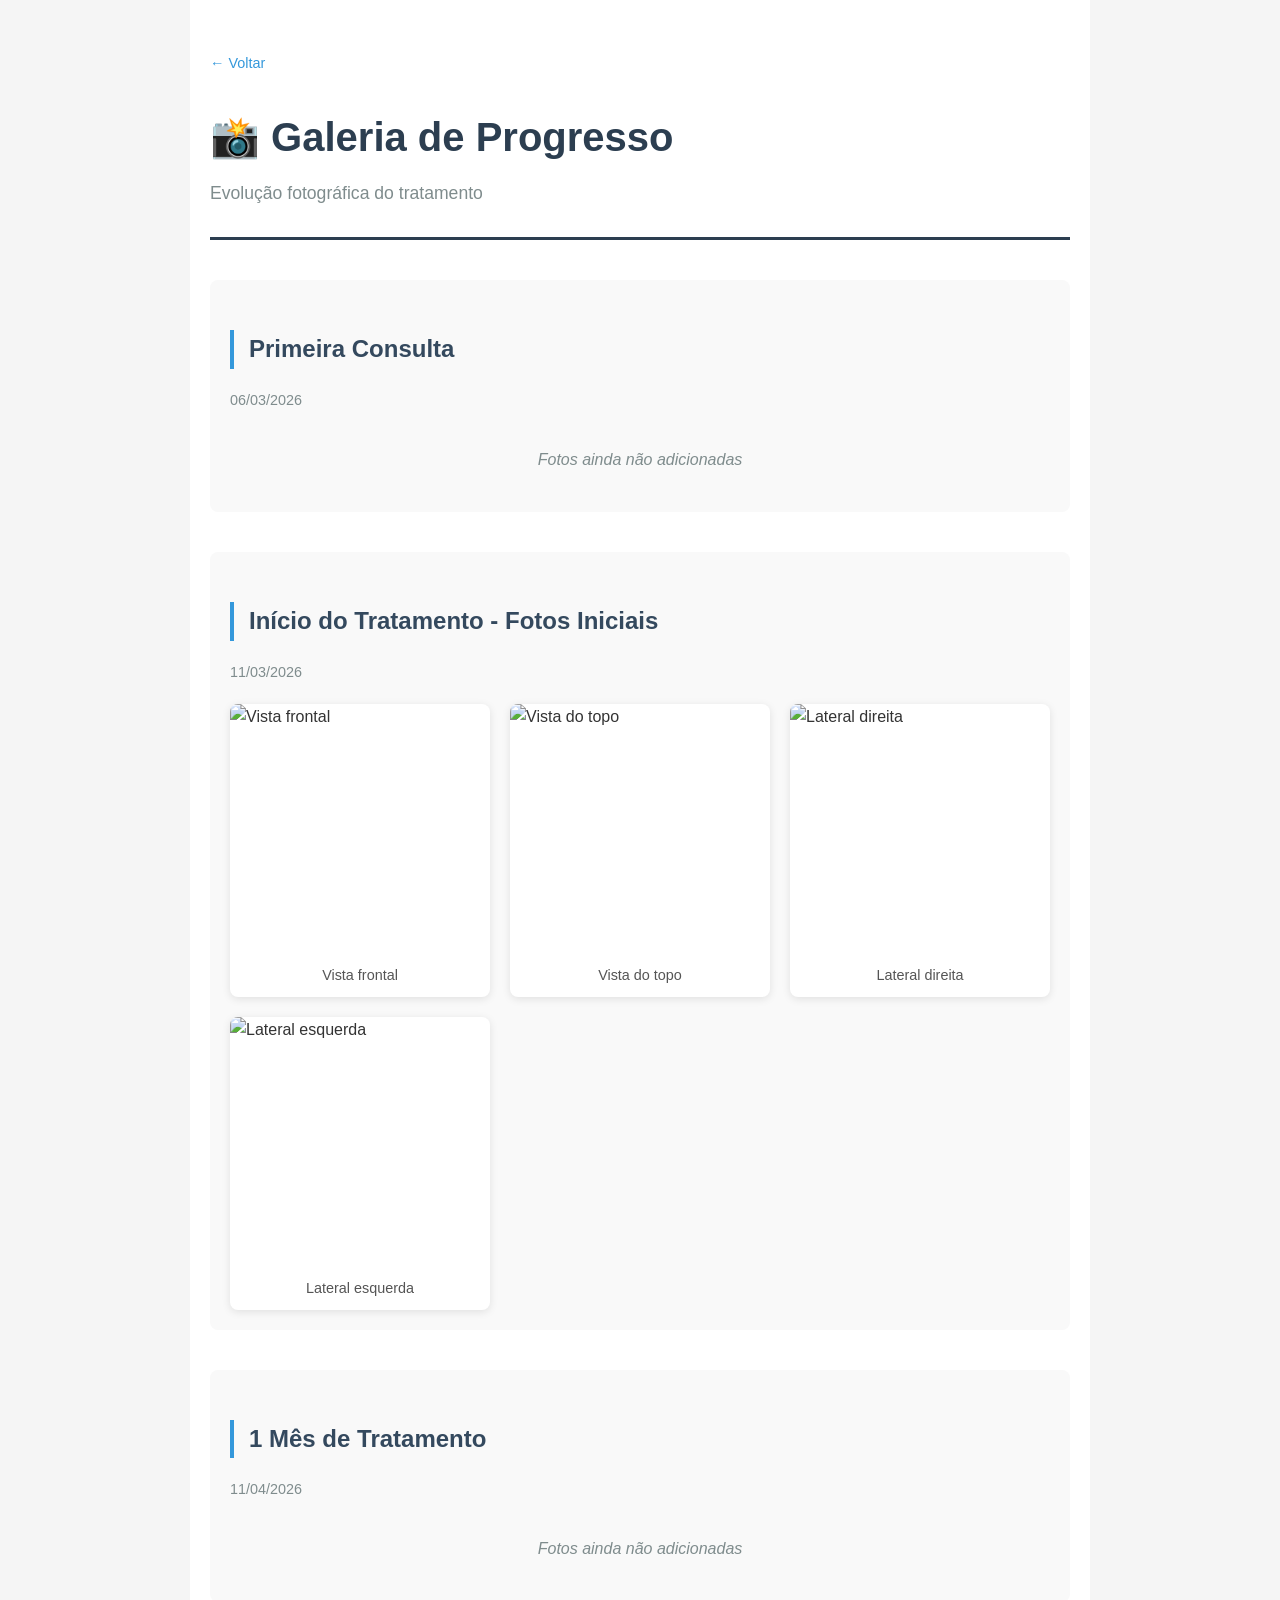
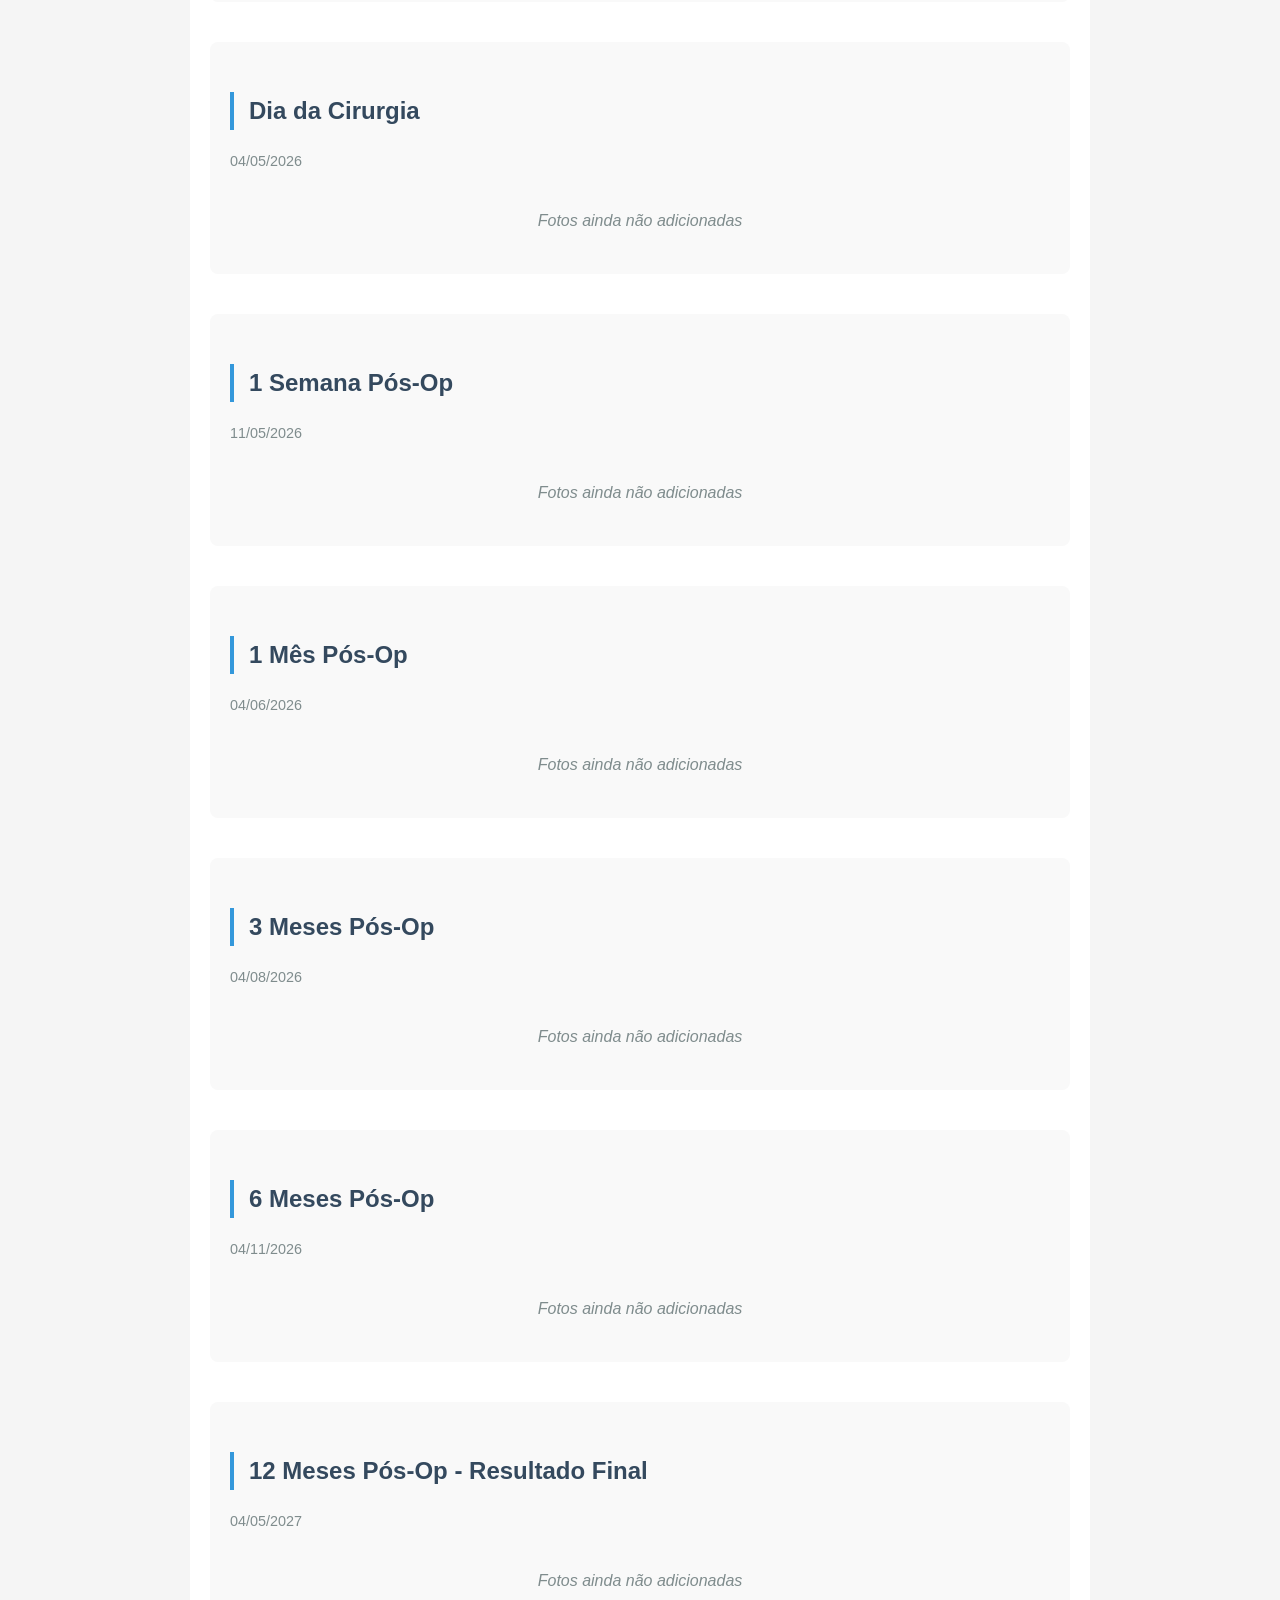
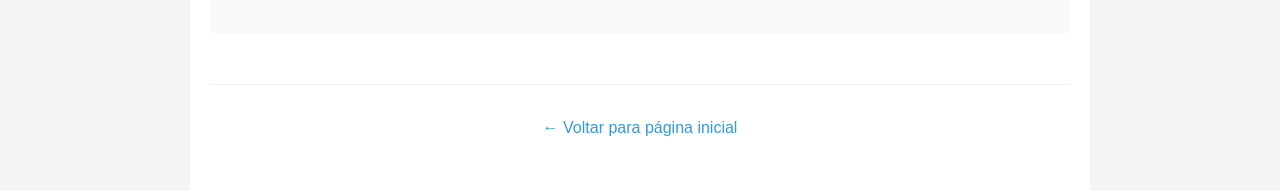
==== galeria.html @ 0f47ca7d "first commit" ====
<!DOCTYPE html>
<html lang="pt-BR">
<head>
    <meta charset="UTF-8">
    <meta name="viewport" content="width=device-width, initial-scale=1.0">
    <title>Galeria de Fotos - Guia Capilar</title>
    <link rel="stylesheet" href="style.css">
    <script src="galeria.js" defer></script>
</head>
<body>
    <div class="container">
        <header>
            <a href="index.html" class="back">← Voltar</a>
            <h1>📸 Galeria de Progresso</h1>
            <p class="subtitle">Evolução fotográfica do tratamento</p>
        </header>

        <section>
            <div id="galeria-container">
                <p>Carregando galeria...</p>
            </div>
        </section>

        <footer>
            <p><a href="index.html">← Voltar para página inicial</a></p>
        </footer>
    </div>
</body>
</html>
---- style.css ----
* { margin: 0; padding: 0; box-sizing: border-box; }

body { 
    font-family: -apple-system, BlinkMacSystemFont, 'Segoe UI', Roboto, Oxygen, Ubuntu, sans-serif; 
    line-height: 1.6; 
    color: #333; 
    background: #f5f5f5; 
}

.container { 
    max-width: 900px; 
    margin: 0 auto; 
    padding: 20px; 
    background: white; 
    min-height: 100vh; 
}

header { 
    padding: 30px 0; 
    border-bottom: 3px solid #2c3e50; 
}

header.center {
    text-align: center;
    padding: 40px 0;
}

.back { 
    color: #3498db; 
    text-decoration: none; 
    font-size: 0.9em; 
    display: inline-block;
    margin-bottom: 15px;
}

.back:hover { 
    text-decoration: underline; 
}

h1 { 
    color: #2c3e50; 
    font-size: 2.5em; 
    margin: 15px 0 10px; 
}

.subtitle { 
    color: #7f8c8d; 
    font-size: 1.1em; 
}

section { 
    margin: 40px 0; 
}

h2 { 
    color: #34495e; 
    border-left: 4px solid #3498db; 
    padding-left: 15px; 
    margin: 30px 0 20px; 
}

h3 { 
    color: #2c3e50; 
    margin: 20px 0 10px; 
}

.info-box { 
    background: #ecf0f1; 
    padding: 20px; 
    margin: 15px 0; 
    border-radius: 8px; 
    border-left: 4px solid #3498db; 
}

.highlight { 
    background: #fff3cd; 
    padding: 15px; 
    border-radius: 5px; 
    margin: 15px 0; 
}

.status {
    background: #e8f5e9;
    padding: 20px;
    border-radius: 8px;
    border-left: 4px solid #4caf50;
    margin: 20px 0;
}

.timeline-entry {
    background: #f9f9f9;
    padding: 20px;
    margin: 15px 0;
    border-radius: 8px;
    border-left: 4px solid #3498db;
}

.timeline-entry.future {
    background: #fff9e6;
    border-left: 4px solid #f39c12;
}

.card-grid { 
    display: grid; 
    grid-template-columns: repeat(auto-fit, minmax(280px, 1fr)); 
    gap: 20px; 
    margin: 30px 0; 
}

.card { 
    background: linear-gradient(135deg, #667eea 0%, #764ba2 100%); 
    padding: 30px; 
    border-radius: 10px; 
    color: white; 
    text-decoration: none; 
    display: block; 
    transition: transform 0.3s; 
}

.card:hover { 
    transform: translateY(-5px); 
}

.card h3 { 
    margin-bottom: 10px; 
    font-size: 1.5em; 
    color: white;
}

.card p { 
    opacity: 0.9; 
}

.card.green { 
    background: linear-gradient(135deg, #11998e 0%, #38ef7d 100%); 
}

.card.orange { 
    background: linear-gradient(135deg, #f093fb 0%, #f5576c 100%); 
}

.card.blue { 
    background: linear-gradient(135deg, #4facfe 0%, #00f2fe 100%); 
}

ul { 
    margin-left: 20px; 
}

li { 
    margin: 8px 0; 
}

.warning { 
    background: #ffe6e6; 
    padding: 15px; 
    border-left: 4px solid #e74c3c; 
    border-radius: 5px; 
    margin: 20px 0; 
}

footer { 
    text-align: center; 
    padding: 30px 0; 
    color: #7f8c8d; 
    border-top: 1px solid #ecf0f1; 
    margin-top: 50px; 
}

footer a {
    color: #3498db;
    text-decoration: none;
}

footer a:hover {
    text-decoration: underline;
}

table {
    width: 100%;
    border-collapse: collapse;
    margin: 15px 0;
}

th, td {
    padding: 10px;
    text-align: left;
    border-bottom: 1px solid #ddd;
}

th {
    background: #f0f0f0;
    font-weight: bold;
}

tr:hover {
    background: #f9f9f9;
}

/* Galeria de Fotos */
.galeria-periodo {
    margin: 40px 0;
    padding: 20px;
    background: #f9f9f9;
    border-radius: 8px;
}

.data-periodo {
    color: #7f8c8d;
    font-size: 0.9em;
    margin-bottom: 15px;
}

.galeria-grid {
    display: grid;
    grid-template-columns: repeat(auto-fill, minmax(250px, 1fr));
    gap: 20px;
    margin-top: 20px;
}

.galeria-item {
    background: white;
    border-radius: 8px;
    overflow: hidden;
    box-shadow: 0 2px 8px rgba(0,0,0,0.1);
    transition: transform 0.3s;
}

.galeria-item:hover {
    transform: translateY(-5px);
    box-shadow: 0 4px 12px rgba(0,0,0,0.15);
}

.galeria-item img {
    width: 100%;
    height: 250px;
    object-fit: cover;
    display: block;
}

.foto-legenda {
    padding: 10px;
    text-align: center;
    font-size: 0.9em;
    color: #555;
}

.sem-fotos {
    color: #7f8c8d;
    font-style: italic;
    padding: 20px;
    text-align: center;
}
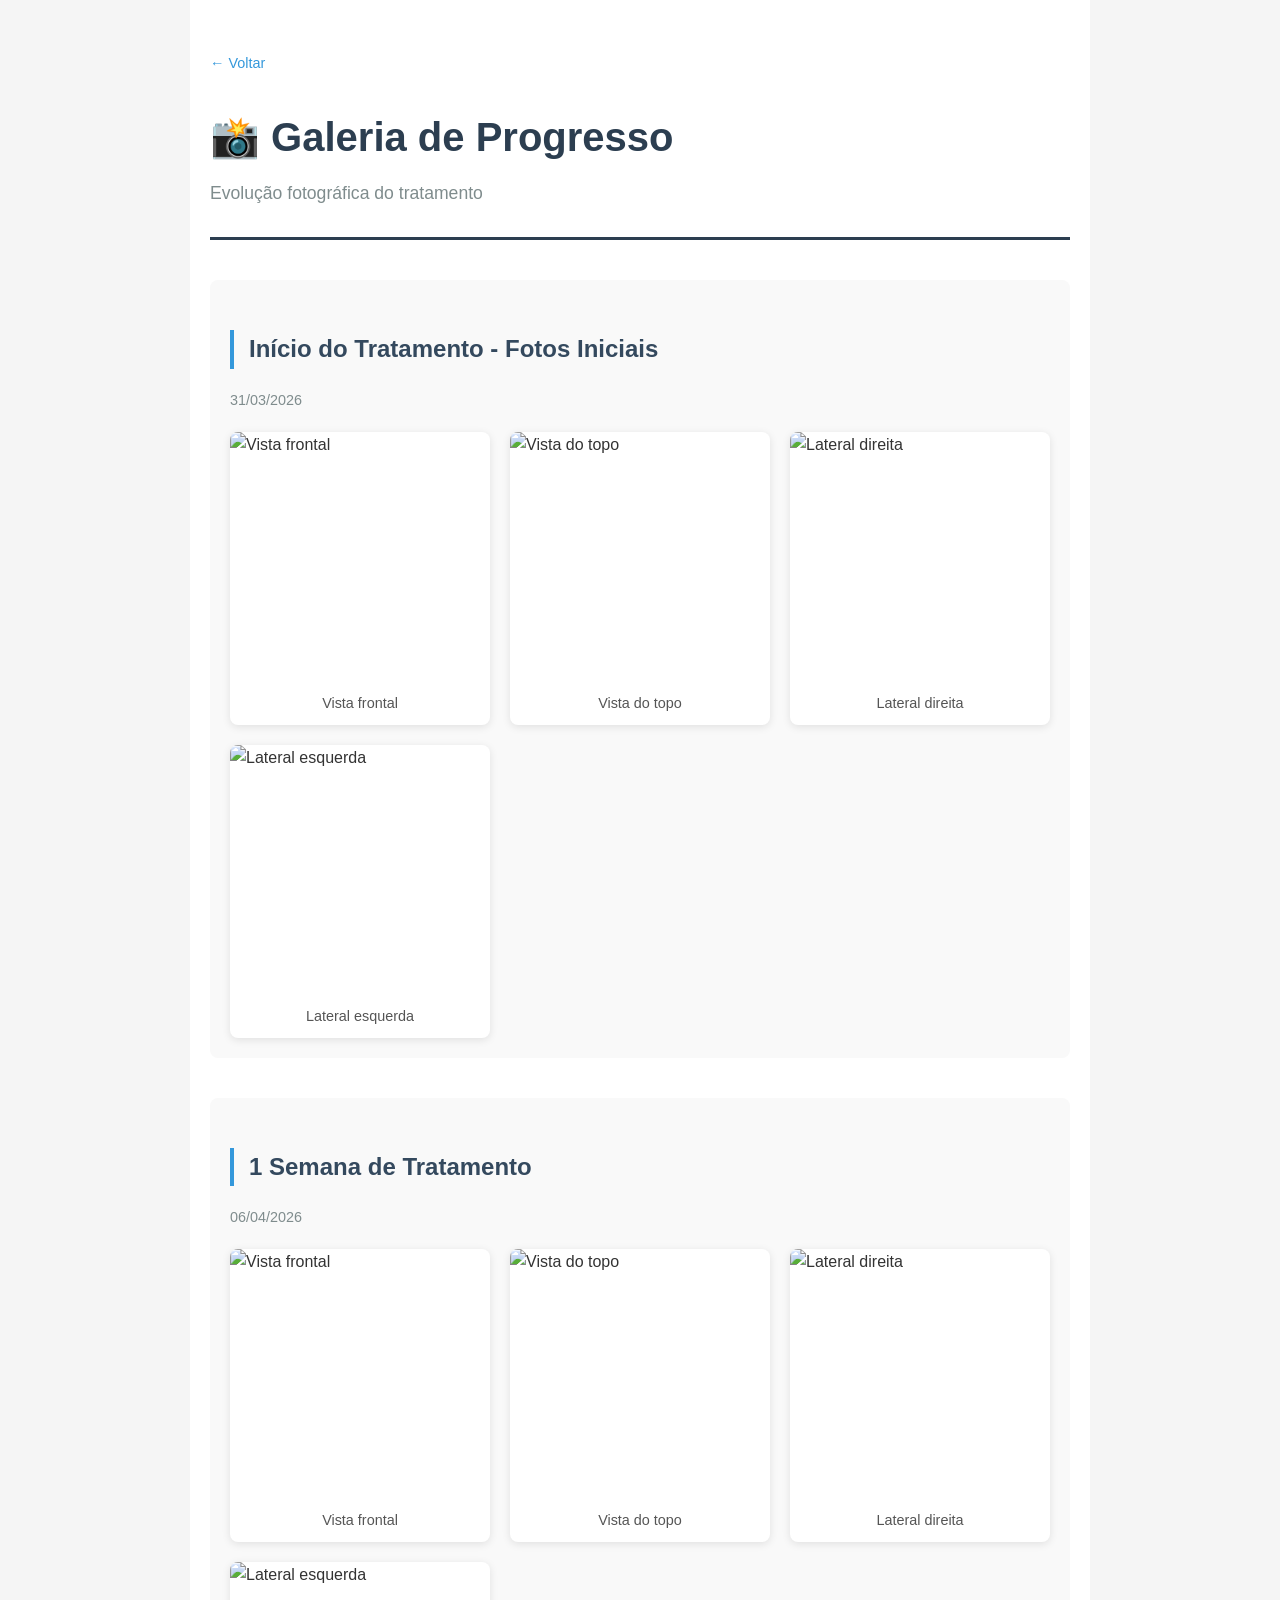
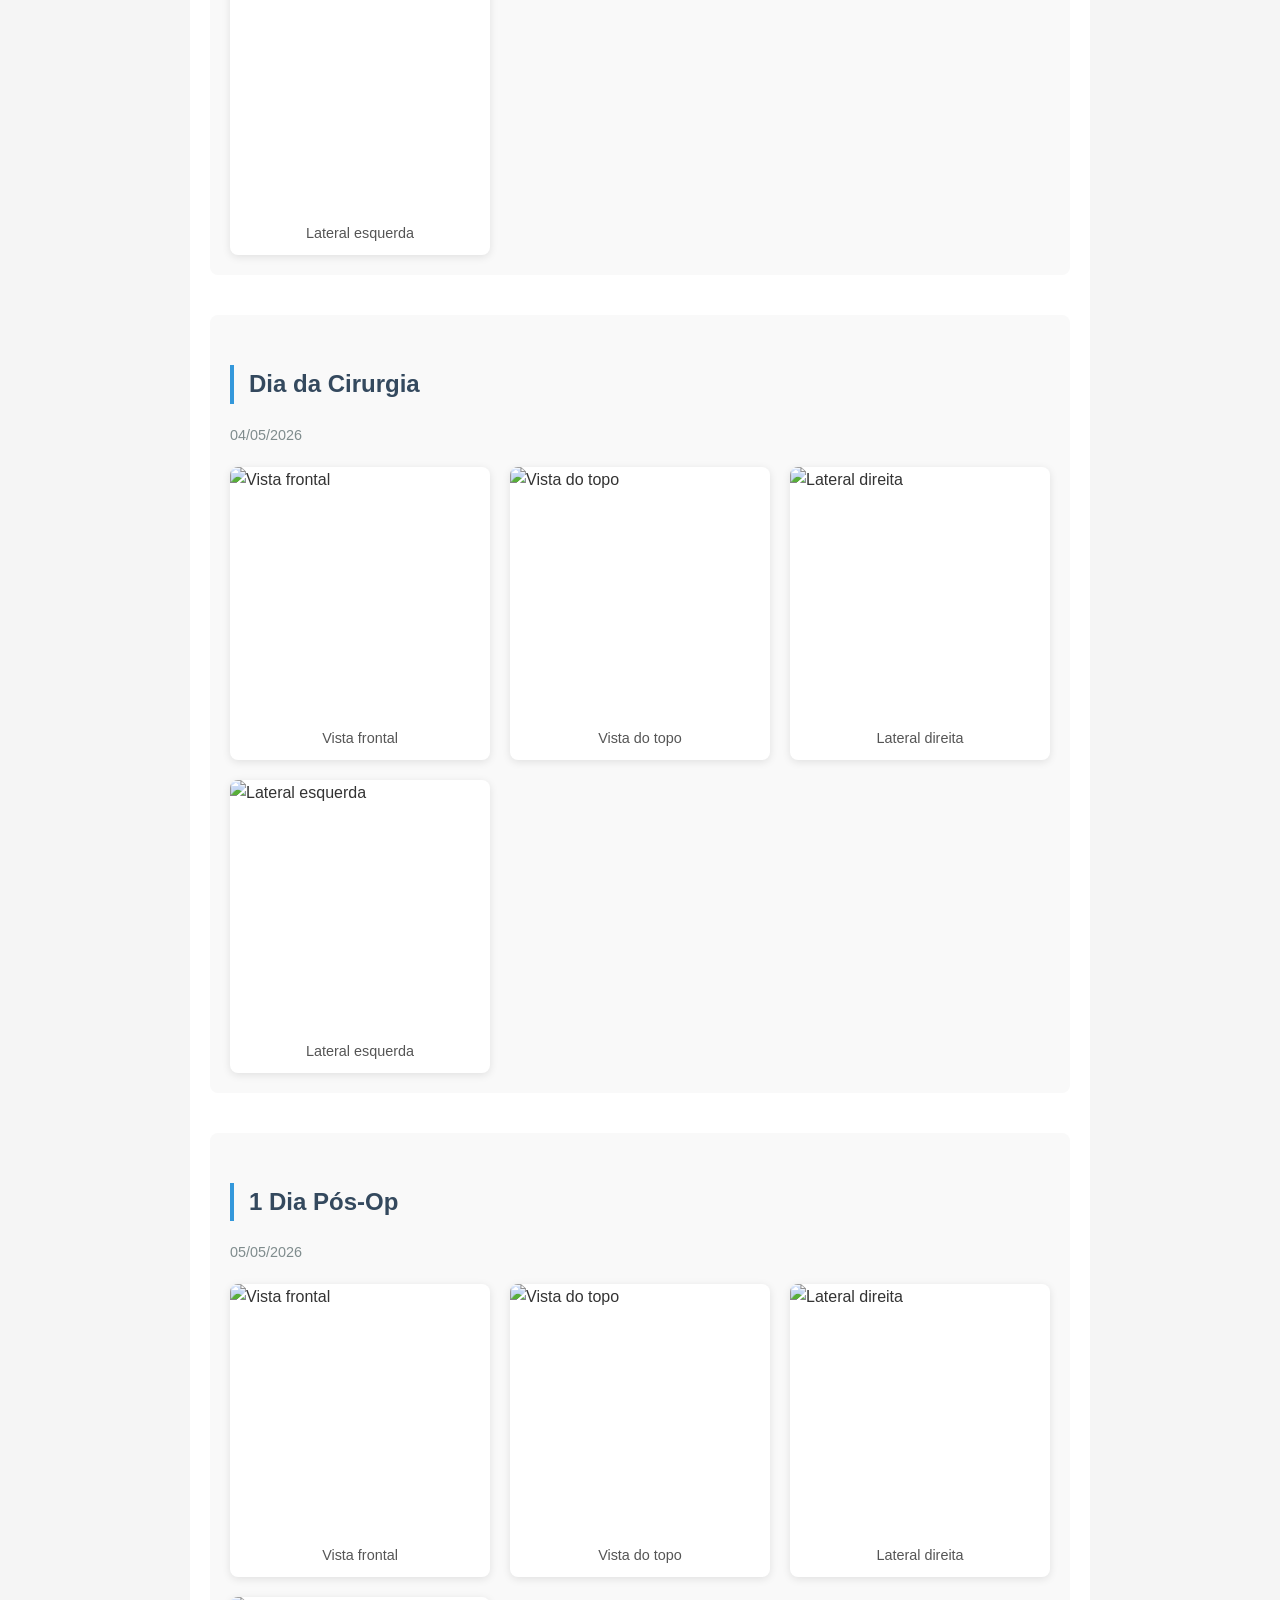
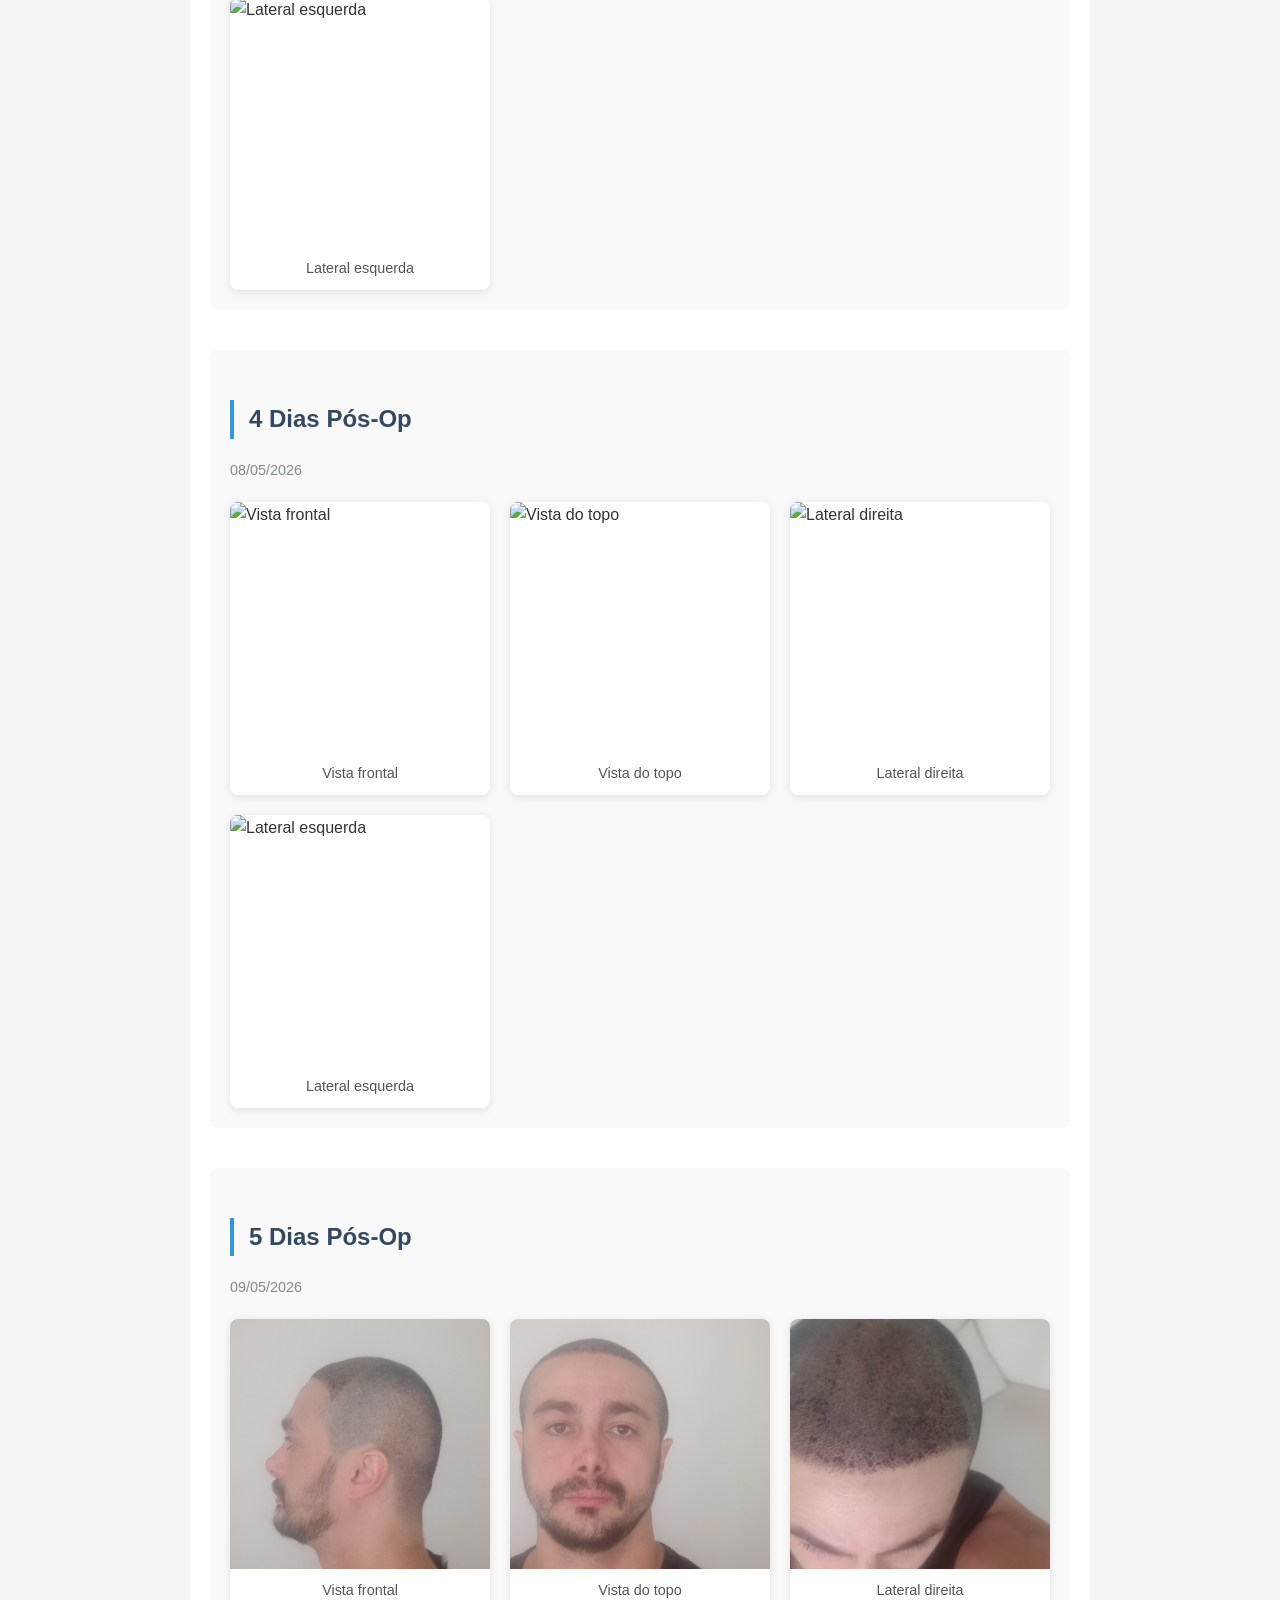
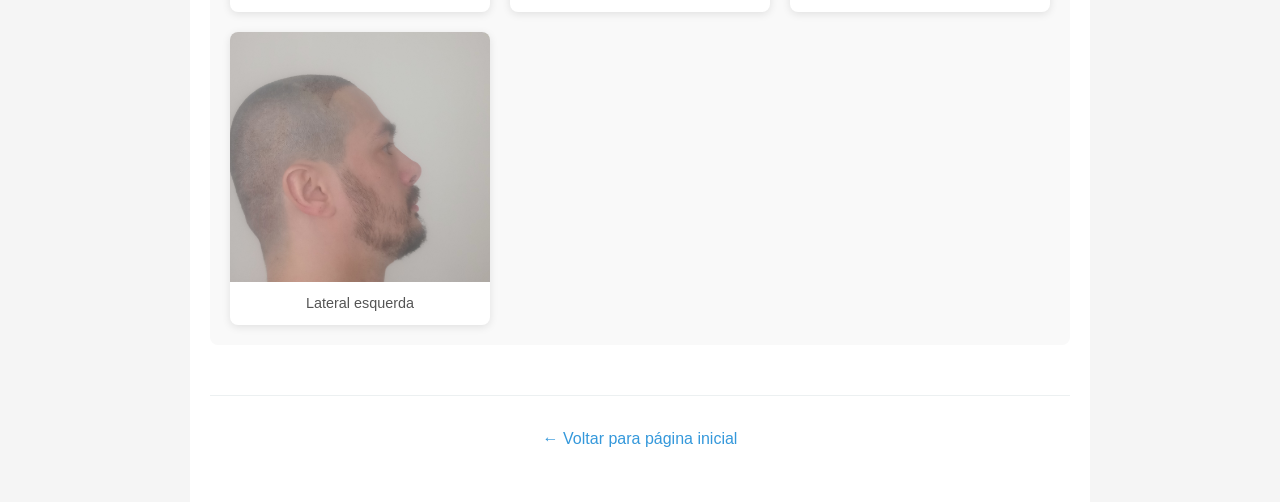
==== commit 1b2d9497: "Adicionar fotos organizadas e melhorias na galeria - Organizar 231 fotos em 38 pastas por data - Adi" ====
--- a/galeria.html
+++ b/galeria.html
@@ -25,5 +25,12 @@
             <p><a href="index.html">← Voltar para página inicial</a></p>
         </footer>
     </div>
+
+    <!-- Modal para foto expandida -->
+    <div id="modal-foto" class="modal" onclick="fecharModal()">
+        <span class="modal-close">&times;</span>
+        <img id="modal-img" class="modal-content">
+        <div id="modal-caption"></div>
+    </div>
 </body>
 </html>
--- a/style.css
+++ b/style.css
@@ -251,3 +251,52 @@
     padding: 20px;
     text-align: center;
 }
+
+/* Modal para fotos expandidas */
+.modal {
+    display: none;
+    position: fixed;
+    z-index: 1000;
+    left: 0;
+    top: 0;
+    width: 100%;
+    height: 100%;
+    background-color: rgba(0,0,0,0.9);
+    justify-content: center;
+    align-items: center;
+    cursor: pointer;
+}
+
+.modal-content {
+    max-width: 90%;
+    max-height: 90%;
+    object-fit: contain;
+}
+
+.modal-close {
+    position: absolute;
+    top: 20px;
+    right: 40px;
+    color: #fff;
+    font-size: 40px;
+    font-weight: bold;
+}
+
+#modal-caption {
+    text-align: center;
+    color: #ccc;
+    padding: 10px;
+    position: absolute;
+    bottom: 20px;
+    width: 100%;
+    font-size: 1.2em;
+}
+
+.galeria-item {
+    cursor: pointer;
+    transition: transform 0.2s;
+}
+
+.galeria-item:hover {
+    transform: scale(1.05);
+}
